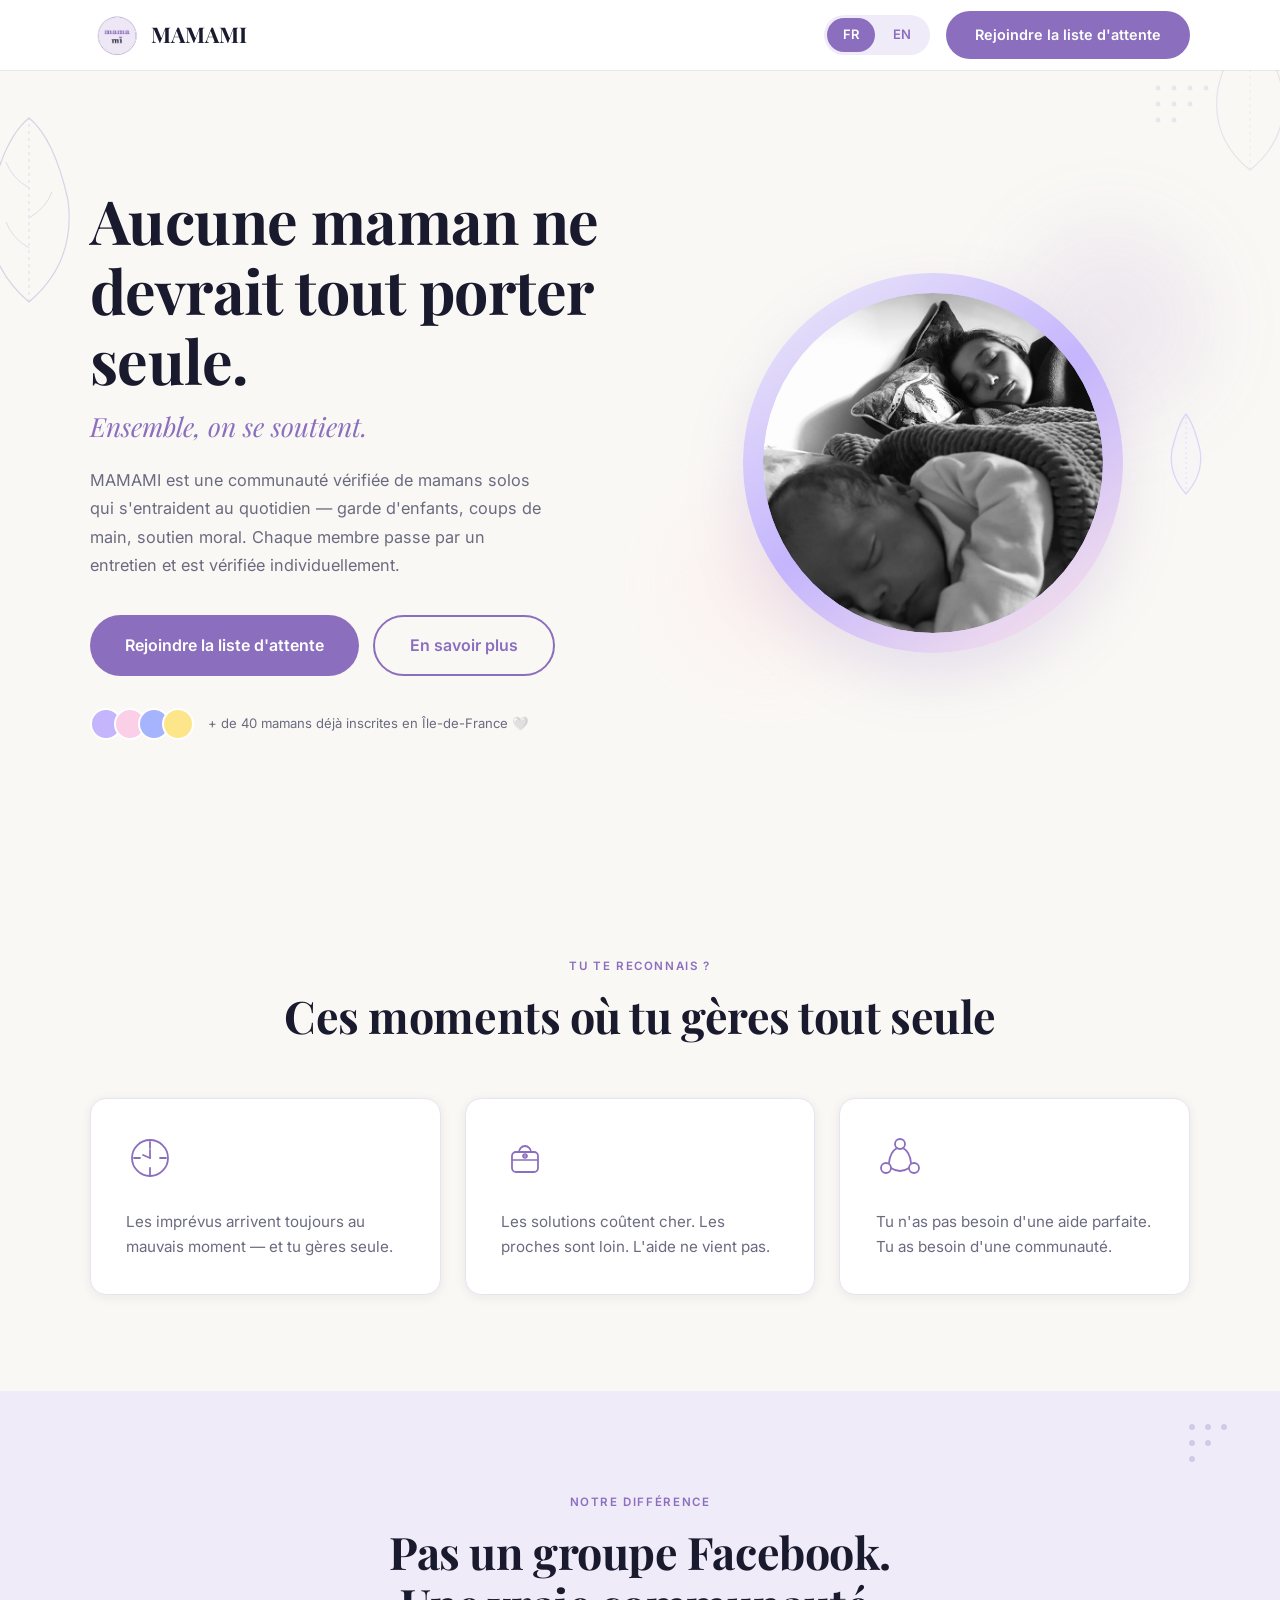
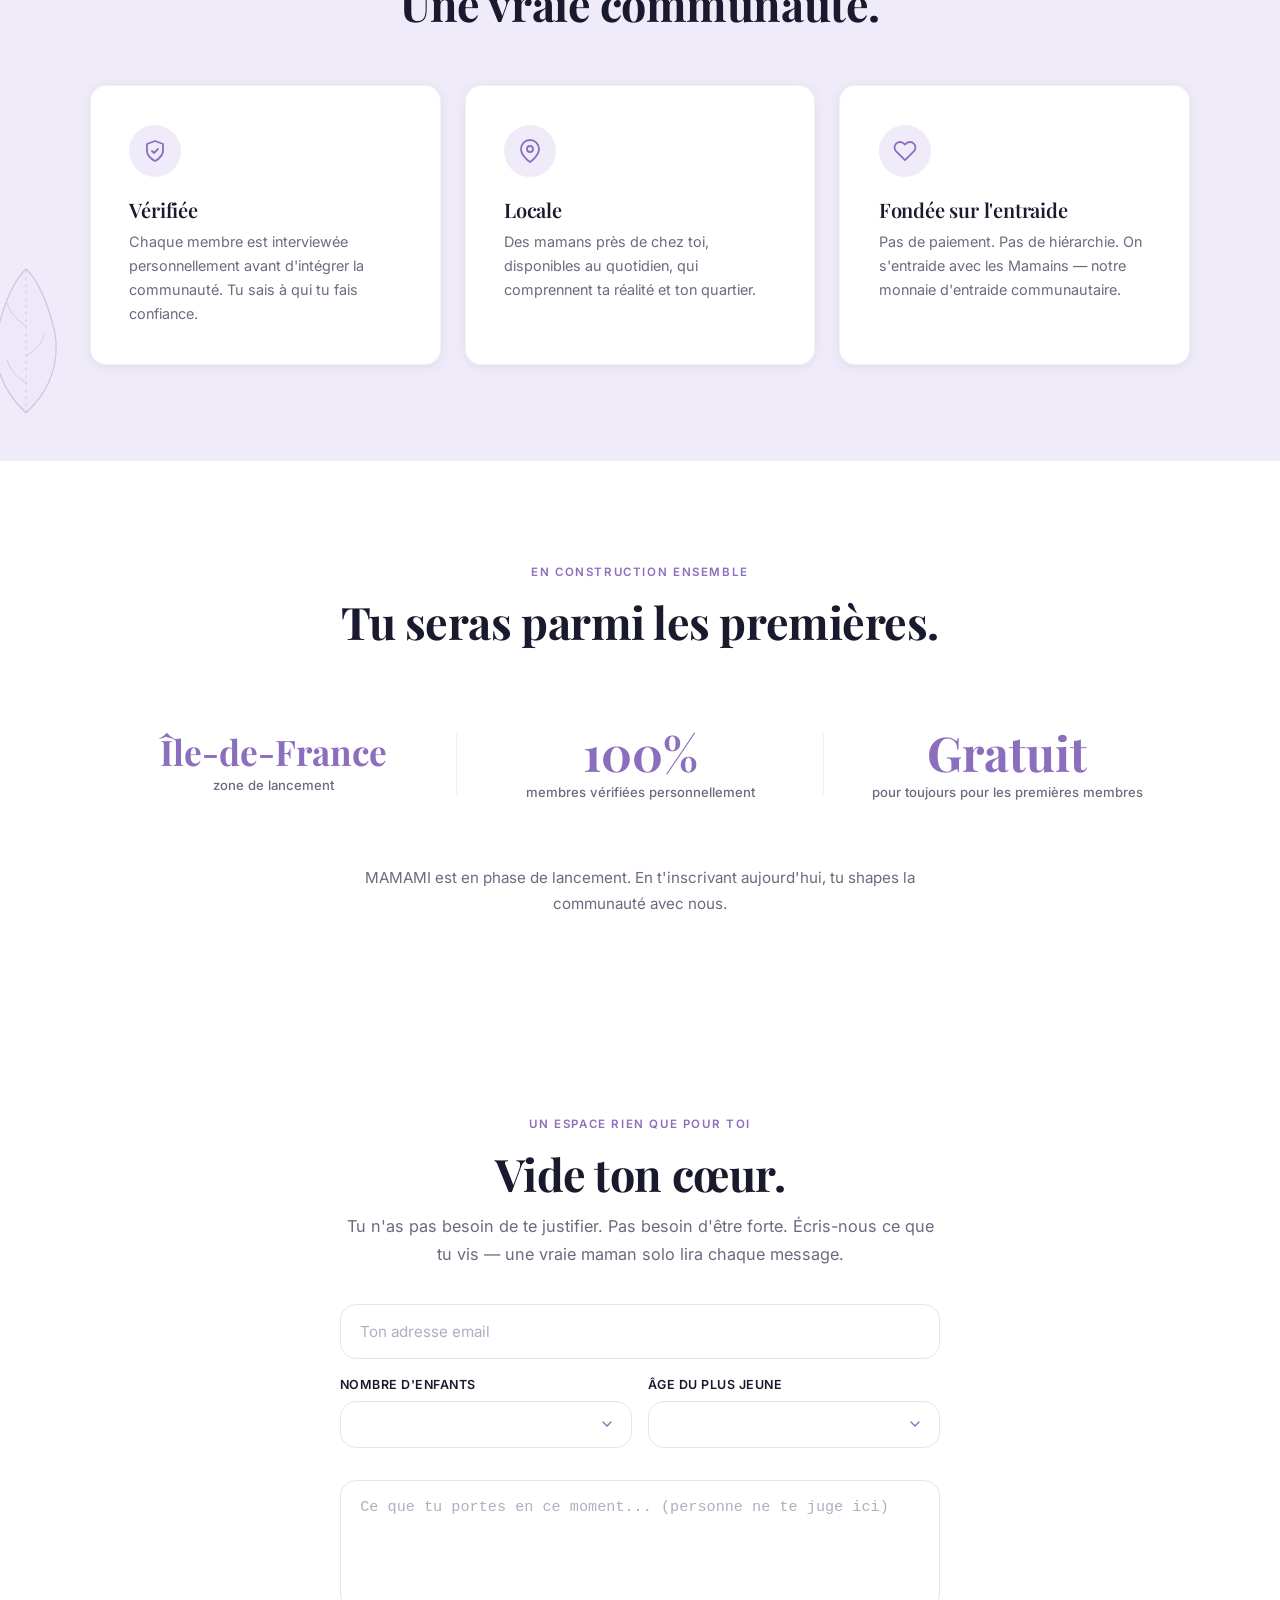
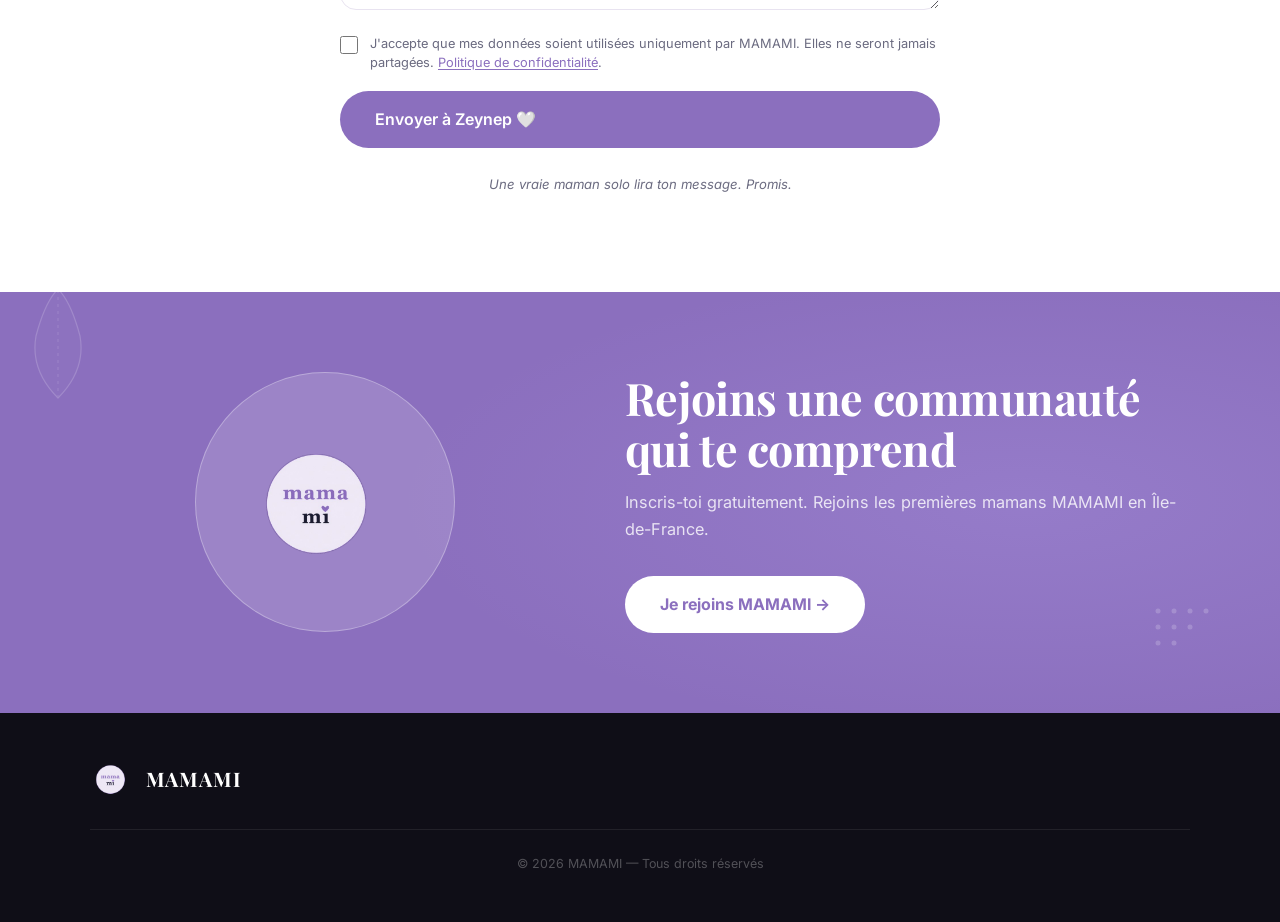
==== index.html @ 54c0ead6 "Initial commit — MAMAMI landing page" ====
<!DOCTYPE html>
<html lang="fr">
<head>
  <meta charset="UTF-8">
  <meta name="viewport" content="width=device-width, initial-scale=1.0">
  <title>MAMAMI — L'entraide vérifiée entre mamans solos</title>
  <meta name="description" content="Communauté vérifiée de mamans solos en Île-de-France. Garde d'enfants, coups de main, soutien moral. Chaque membre interviewée personnellement.">
  <link rel="preconnect" href="https://fonts.googleapis.com">
  <link rel="preconnect" href="https://fonts.gstatic.com" crossorigin>
  <link href="https://fonts.googleapis.com/css2?family=Playfair+Display:ital,wght@0,400;0,600;0,700;1,400;1,600&family=Inter:wght@300;400;500;600&display=swap" rel="stylesheet">
  <style>
    /* ─── TOKENS ─── */
    :root {
      --bg:        #FAF8F5;
      --bg-dark:   #0F0E17;
      --violet:    #8B6FBE;
      --violet-hv: #7A5FB0;
      --lavender:  #F0EBF8;
      --blush:     #FDE8E8;
      --text:      #1A1A2E;
      --muted:     #6B6B80;
      --border:    #E8E3F0;
      --white:     #FFFFFF;
      --r:         16px;
      --r-pill:    999px;
      --shadow:    0 4px 24px rgba(139,111,190,.10);
      --shadow-sm: 0 2px 12px rgba(26,26,46,.07);
      --f-serif:   'Playfair Display', Georgia, serif;
      --f-sans:    'Inter', -apple-system, sans-serif;
      --ease:      220ms ease;
    }

    /* ─── RESET ─── */
    *, *::before, *::after { box-sizing: border-box; margin: 0; padding: 0; }
    html { scroll-behavior: smooth; }
    body { font-family: var(--f-sans); background: var(--bg); color: var(--text); font-size: 16px; line-height: 1.65; overflow-x: hidden; }
    img { display: block; max-width: 100%; }
    a { color: inherit; text-decoration: none; }
    ul { list-style: none; }
    button { border: none; background: none; cursor: pointer; font: inherit; }
    input { font: inherit; }

    /* ─── LAYOUT ─── */
    .container { width: min(1100px, 100% - 2.5rem); margin-inline: auto; }

    /* ─── TYPOGRAPHY ─── */
    h1, h2, h3 { font-family: var(--f-serif); font-weight: 700; line-height: 1.15; letter-spacing: -.01em; }
    h1 { font-size: clamp(2.4rem, 5.5vw, 3.8rem); }
    h2 { font-size: clamp(1.8rem, 3.5vw, 2.8rem); }
    h3 { font-size: clamp(1.15rem, 1.8vw, 1.4rem); font-weight: 600; }

    /* ─── BUTTONS ─── */
    .btn {
      display: inline-flex; align-items: center; gap: .4rem;
      padding: .78rem 1.8rem; border-radius: var(--r-pill);
      font-family: var(--f-sans); font-size: .9rem; font-weight: 600;
      transition: background var(--ease), box-shadow var(--ease), transform var(--ease), color var(--ease), border-color var(--ease);
    }
    .btn-primary { background: var(--violet); color: var(--white); }
    .btn-primary:hover { background: var(--violet-hv); box-shadow: 0 6px 20px rgba(139,111,190,.36); transform: translateY(-1px); }
    .btn-ghost { background: transparent; color: var(--violet); border: 2px solid var(--violet); }
    .btn-ghost:hover { background: var(--lavender); transform: translateY(-1px); }
    .btn-white { background: var(--white); color: var(--violet); font-weight: 700; }
    .btn-white:hover { background: var(--lavender); box-shadow: 0 6px 20px rgba(0,0,0,.15); transform: translateY(-1px); }
    .btn-lg { padding: .95rem 2.2rem; font-size: 1rem; }

    /* ─── SCROLL REVEAL ─── */
    .reveal { opacity: 0; transform: translateY(24px); transition: opacity .65s cubic-bezier(.22,.68,0,1.2), transform .65s cubic-bezier(.22,.68,0,1.2); }
    .reveal.in { opacity: 1; transform: none; }
    .d1 { transition-delay: .08s; }
    .d2 { transition-delay: .16s; }
    .d3 { transition-delay: .24s; }

    /* ─── NAV ─── */
    .nav {
      position: fixed; top: 0; left: 0; right: 0; z-index: 100;
      background: var(--white);
      box-shadow: 0 1px 0 rgba(0,0,0,.06);
    }
    .nav__inner { display: flex; align-items: center; justify-content: space-between; height: 70px; }
    .logo { display: flex; align-items: center; font-family: var(--f-serif); font-size: 1.35rem; font-weight: 700; color: var(--text); }
    .nav__toggle { display: none; flex-direction: column; gap: 5px; width: 26px; padding: 2px; }
    .nav__toggle span { display: block; height: 2px; background: var(--text); border-radius: 2px; transition: all var(--ease); }
    .nav__toggle.open span:nth-child(1) { transform: translateY(7px) rotate(45deg); }
    .nav__toggle.open span:nth-child(2) { opacity: 0; }
    .nav__toggle.open span:nth-child(3) { transform: translateY(-7px) rotate(-45deg); }

    /* ─── BOTANICAL HELPERS ─── */
    .bot { position: absolute; pointer-events: none; }

    /* ─── OVERLINE ─── */
    .overline {
      display: inline-block; font-size: .72rem; font-weight: 600;
      letter-spacing: .14em; text-transform: uppercase;
      color: var(--violet); margin-bottom: .9rem;
    }

    /* ─── HERO ─── */
    .hero {
      padding: calc(70px + 5rem) 0 5rem;
      min-height: 95vh; display: flex; align-items: center;
      position: relative; overflow: hidden;
    }
    .hero__grid { display: grid; grid-template-columns: 1fr 1fr; gap: 4.5rem; align-items: center; }
    .hero__content { position: relative; z-index: 1; }
    .hero__headline { color: var(--text); margin-bottom: .9rem; }
    .hero__subline {
      font-family: var(--f-serif); font-style: italic; font-size: clamp(1.2rem, 2.5vw, 1.65rem);
      font-weight: 400; color: var(--violet); margin-bottom: 1.4rem; line-height: 1.3;
    }
    .hero__body { font-size: 1.02rem; color: var(--muted); max-width: 460px; margin-bottom: 2.2rem; line-height: 1.75; }
    .hero__actions { display: flex; flex-wrap: wrap; gap: .85rem; margin-bottom: 2rem; }
    .hero__proof { display: flex; align-items: center; gap: .85rem; }
    .hero__avatars { display: flex; }
    .hero__avatar { width: 32px; height: 32px; border-radius: 50%; border: 2.5px solid var(--white); margin-left: -8px; flex-shrink: 0; }
    .hero__avatars .hero__avatar:first-child { margin-left: 0; }
    .hero__proof-text { font-size: .82rem; color: var(--muted); }

    .hero__visual { position: relative; display: flex; align-items: center; justify-content: center; min-height: 440px; }
    .hero__circle {
      width: 380px; height: 380px; border-radius: 50%;
      background: linear-gradient(145deg, var(--lavender) 0%, #C4B5FD 50%, var(--blush) 100%);
      display: flex; align-items: center; justify-content: center;
      position: relative; z-index: 1;
      box-shadow: 0 24px 60px rgba(139,111,190,.18);
    }
    .hero__circle-inner {
      width: 340px; height: 340px; border-radius: 50%;
      overflow: hidden;
    }
    .hero__blob { position: absolute; border-radius: 50%; filter: blur(40px); opacity: .55; }
    .hero__blob--1 { width: 200px; height: 200px; background: rgba(139,111,190,.2); top: -20px; right: -20px; }
    .hero__blob--2 { width: 160px; height: 160px; background: rgba(253,232,232,.9); bottom: 20px; left: 10px; }

    /* ─── PROBLEM ─── */
    .problem { background: var(--bg); padding: 6rem 0; }
    .problem__header { text-align: center; margin-bottom: 3.5rem; }
    .problem__grid { display: grid; grid-template-columns: repeat(3, 1fr); gap: 1.5rem; }
    .prob-card {
      background: var(--white); border-radius: var(--r);
      padding: 2.2rem; box-shadow: var(--shadow-sm); border: 1px solid var(--border);
      transition: transform var(--ease), box-shadow var(--ease);
    }
    .prob-card:hover { transform: translateY(-4px); box-shadow: var(--shadow); }
    .prob-card__icon { margin-bottom: 1.2rem; }
    .prob-card p { color: var(--muted); font-size: .95rem; line-height: 1.65; }

    /* ─── DIFFERENTIATORS ─── */
    .diff { background: var(--lavender); padding: 6rem 0; position: relative; overflow: hidden; }
    .diff__header { text-align: center; margin-bottom: 3.5rem; }
    .diff__grid { display: grid; grid-template-columns: repeat(3, 1fr); gap: 1.5rem; }
    .diff-card {
      background: var(--white); border-radius: var(--r);
      padding: 2.4rem; box-shadow: var(--shadow-sm); border: 1px solid rgba(139,111,190,.1);
      transition: transform var(--ease), box-shadow var(--ease);
    }
    .diff-card:hover { transform: translateY(-4px); box-shadow: var(--shadow); }
    .diff-card__icon {
      width: 52px; height: 52px; border-radius: 50%;
      background: var(--lavender); display: flex; align-items: center; justify-content: center;
      margin-bottom: 1.3rem;
    }
    .diff-card h3 { margin-bottom: .6rem; color: var(--text); font-size: 1.25rem; }
    .diff-card p { color: var(--muted); font-size: .9rem; line-height: 1.65; }

    /* ─── STATS ─── */
    .stats { background: var(--white); padding: 6rem 0; }
    .stats__header { text-align: center; margin-bottom: 3.5rem; }
    .stats__row {
      display: grid; grid-template-columns: 1fr auto 1fr auto 1fr;
      align-items: center; gap: 0; margin-bottom: 2.5rem;
    }
    .stat-item { text-align: center; padding: 1.5rem 2rem; }
    .stat-item__value {
      font-family: var(--f-serif); font-size: clamp(2rem, 4vw, 3rem);
      font-weight: 700; color: var(--violet); line-height: 1; margin-bottom: .45rem;
    }
    .stat-item__label { font-size: .82rem; color: var(--muted); font-weight: 500; line-height: 1.4; }
    .stat-divider { width: 1px; height: 60px; background: var(--lavender); }
    .stats__note { text-align: center; color: var(--muted); font-size: .95rem; max-width: 580px; margin: 0 auto; line-height: 1.7; }

    /* ─── CTA BANNER ─── */
    .banner { background: var(--violet); padding: 5rem 0; position: relative; overflow: hidden; }
    .banner::before {
      content: ''; position: absolute; inset: 0;
      background: radial-gradient(ellipse 70% 80% at 80% 50%, rgba(196,181,253,.18) 0%, transparent 70%);
      pointer-events: none;
    }
    .banner__grid { display: grid; grid-template-columns: 1fr 1.2fr; gap: 4rem; align-items: center; position: relative; z-index: 1; }
    .banner__visual { display: flex; justify-content: center; }
    .banner__circle {
      width: 240px; height: 240px; border-radius: 50%;
      background: linear-gradient(145deg, rgba(255,255,255,.18) 0%, rgba(196,181,253,.3) 100%);
      border: 2px solid rgba(255,255,255,.2);
      display: flex; align-items: center; justify-content: center;
    }
    .banner__content { color: var(--white); }
    .banner__content h2 { color: var(--white); margin-bottom: .85rem; }
    .banner__content p { color: rgba(255,255,255,.8); margin-bottom: 2rem; font-size: 1.02rem; line-height: 1.7; }

    /* ─── FORM SECTION ─── */
    .form-section { background: var(--bg); padding: 6rem 0; }
    .form-section__inner { max-width: 620px; margin: 0 auto; text-align: center; }
    .form-section__inner h2 { margin-bottom: .75rem; }
    .form-section__inner > p { color: var(--muted); margin-bottom: 2.5rem; font-size: 1.02rem; }

    .waitlist-form { width: 100%; }
    .form-row { display: grid; grid-template-columns: 1fr 1fr; gap: 1rem; margin-bottom: 1rem; }
    .form-input {
      padding: .88rem 1.2rem; width: 100%;
      border: 1.5px solid var(--border); border-radius: var(--r);
      font-size: .95rem; color: var(--text); background: var(--white);
      transition: border-color var(--ease), box-shadow var(--ease); outline: none;
    }
    .form-input:focus { border-color: var(--violet); box-shadow: 0 0 0 3px rgba(139,111,190,.1); }
    .form-input::placeholder { color: #B0AEC0; }
    .form-submit { width: 100%; margin-bottom: .9rem; }
    .form-note { font-size: .78rem; color: var(--muted); }

    .form-success { display: none; background: var(--lavender); border-radius: var(--r); padding: 2.2rem; text-align: center; }
    .form-success.visible { display: block; }
    .form-success__emoji { font-size: 2.2rem; margin-bottom: .75rem; }
    .form-success p { color: var(--violet); font-weight: 600; font-size: 1.05rem; line-height: 1.5; }

    /* ─── VIDE TON CŒUR ─── */
    .vide-coeur { background: var(--white); padding: 6rem 0; }
    .vide-coeur__inner { max-width: 600px; margin: 0 auto; text-align: center; }
    .vide-coeur__inner h2 { margin-bottom: .75rem; }
    .vide-coeur__sub { color: var(--muted); font-size: 1.02rem; line-height: 1.75; margin-bottom: 2.2rem; }
    .vide-form { width: 100%; text-align: left; }
    .vide-form .form-input { margin-bottom: 1rem; }
    .form-label-block { display: flex; flex-direction: column; gap: .3rem; margin-bottom: 1rem; }
    .form-label-block label { font-size: .78rem; font-weight: 600; color: var(--text); letter-spacing: .04em; text-transform: uppercase; }
    .form-select {
      padding: .88rem 1.2rem; width: 100%;
      border: 1.5px solid var(--border); border-radius: var(--r);
      font-size: .95rem; color: var(--text); background: var(--white);
      appearance: none; -webkit-appearance: none;
      background-image: url("data:image/svg+xml,%3Csvg xmlns='http://www.w3.org/2000/svg' width='16' height='16' viewBox='0 0 24 24' fill='none' stroke='%238B6FBE' stroke-width='2' stroke-linecap='round'%3E%3Cpath d='M6 9l6 6 6-6'/%3E%3C/svg%3E");
      background-repeat: no-repeat; background-position: right 1rem center;
      transition: border-color var(--ease), box-shadow var(--ease); outline: none; cursor: pointer;
    }
    .form-select:focus { border-color: var(--violet); box-shadow: 0 0 0 3px rgba(139,111,190,.1); }
    .form-textarea {
      padding: .88rem 1.2rem; width: 100%;
      border: 1.5px solid var(--border); border-radius: var(--r);
      font-size: .95rem; color: var(--text); background: var(--white);
      resize: vertical; line-height: 1.65;
      transition: border-color var(--ease), box-shadow var(--ease); outline: none;
      margin-bottom: 1rem;
    }
    .form-textarea:focus { border-color: var(--violet); box-shadow: 0 0 0 3px rgba(139,111,190,.1); }
    .form-textarea::placeholder { color: #B0AEC0; }
    .form-checkbox-row {
      display: flex; align-items: flex-start; gap: .75rem;
      margin-bottom: 1.2rem; text-align: left;
    }
    .form-checkbox-row input[type="checkbox"] {
      flex-shrink: 0; width: 18px; height: 18px; margin-top: 2px;
      accent-color: var(--violet); cursor: pointer;
    }
    .form-checkbox-row label { font-size: .8rem; color: var(--muted); line-height: 1.5; cursor: pointer; }
    .form-checkbox-row a { color: var(--violet); text-decoration: underline; text-underline-offset: 2px; }
    .vide-form__promise { font-size: .82rem; font-style: italic; color: var(--muted); text-align: center; margin-top: .75rem; }
    .vide-success { display: none; background: var(--lavender); border-radius: var(--r); padding: 2.2rem; text-align: center; margin-top: 1rem; }
    .vide-success.visible { display: block; }
    .vide-success__emoji { font-size: 2.2rem; margin-bottom: .75rem; }
    .vide-success p { color: var(--violet); font-weight: 600; font-size: 1.05rem; line-height: 1.5; }

    /* ─── FOOTER ─── */
    .footer { background: var(--bg-dark); padding: 3rem 0; }
    .footer__grid { display: grid; grid-template-columns: 1fr 1fr; align-items: center; gap: 1.5rem; }
    .footer__email { text-align: center; }
    .footer__email a { color: rgba(255,255,255,.65); font-size: .88rem; transition: color var(--ease); }
    .footer__email a:hover { color: var(--white); }
    .footer__right { display: flex; flex-direction: column; align-items: flex-end; gap: .6rem; }
    .lang-toggle { display: flex; border: 1.5px solid rgba(255,255,255,.2); border-radius: var(--r-pill); overflow: hidden; }
    .lang-btn { padding: .4rem 1rem; font-size: .8rem; font-weight: 600; color: rgba(255,255,255,.5); transition: background var(--ease), color var(--ease); }
    .lang-btn.active { background: var(--violet); color: var(--white); }
    .footer__copy { color: rgba(255,255,255,.28); font-size: .78rem; text-align: center; margin-top: 2rem; padding-top: 1.5rem; border-top: 1px solid rgba(255,255,255,.08); }

    /* ─── BACK TO TOP ─── */
    .back-top {
      position: fixed; bottom: 2rem; right: 2rem; z-index: 90;
      width: 44px; height: 44px; border-radius: 50%;
      background: var(--violet); color: var(--white);
      display: flex; align-items: center; justify-content: center;
      box-shadow: 0 4px 16px rgba(139,111,190,.35);
      opacity: 0; transform: translateY(12px);
      transition: opacity var(--ease), transform var(--ease), background var(--ease);
      pointer-events: none;
    }
    .back-top.visible { opacity: 1; transform: none; pointer-events: auto; }
    .back-top:hover { background: var(--violet-hv); }

    /* ─── RESPONSIVE ─── */
    @media (max-width: 900px) {
      .hero { padding-top: calc(70px + 3rem); min-height: auto; }
      .hero__grid { grid-template-columns: 1fr; gap: 3rem; }
      .hero__visual { order: -1; min-height: 300px; }
      .hero__circle { width: 280px; height: 280px; }
      .hero__circle-inner { width: 248px; height: 248px; }
      .hero__content { text-align: center; }
      .hero__body { max-width: 100%; }
      .hero__actions { justify-content: center; }
      .hero__proof { justify-content: center; }
      .problem__grid, .diff__grid { grid-template-columns: 1fr; }
      .banner__grid { grid-template-columns: 1fr; }
      .banner__visual { display: none; }
      .footer__grid { grid-template-columns: 1fr; text-align: center; }
      .footer__right { align-items: center; }
      .stats__row { grid-template-columns: 1fr; gap: 1.5rem; }
      .stat-divider { display: none; }
    }
    @media (max-width: 620px) {
      .nav__toggle { display: flex; }
      .nav__cta-desktop { display: none; }
      .hero__actions { flex-direction: column; }
      .hero__actions .btn { width: 100%; justify-content: center; }
      .form-row { grid-template-columns: 1fr; }
    }
    @media (min-width: 621px) {
      .nav__toggle { display: none; }
    }
  </style>
</head>
<body>

<!-- ═══ NAV ═══ -->
<nav class="nav" id="nav">
  <div class="container nav__inner">
    <a href="#" class="logo" aria-label="MAMAMI">
      <img src="assets/logo-mamami.png" alt="MAMAMI logo" style="height:48px;width:auto;object-fit:contain;">
      <span data-i18n="logo">MAMAMI</span>
    </a>
    <div style="display:flex;align-items:center;gap:1rem;">
      <div style="display:flex;align-items:center;background:#F0EBF8;border-radius:50px;padding:3px;gap:2px;">
        <button id="btn-fr" onclick="setLang('fr')" style="border:none;cursor:pointer;padding:6px 16px;border-radius:50px;font-size:13px;font-weight:600;font-family:Inter,sans-serif;background:#8B6FBE;color:white;transition:all 0.2s;">FR</button>
        <button id="btn-en" onclick="setLang('en')" style="border:none;cursor:pointer;padding:6px 16px;border-radius:50px;font-size:13px;font-weight:600;font-family:Inter,sans-serif;background:transparent;color:#8B6FBE;transition:all 0.2s;">EN</button>
      </div>
      <a href="#vide-ton-coeur" class="btn btn-primary nav__cta-desktop" data-i18n="nav-cta">Rejoindre la liste d'attente</a>
    </div>
    <button class="nav__toggle" id="navToggle" aria-label="Menu" aria-expanded="false">
      <span></span><span></span><span></span>
    </button>
  </div>
</nav>

<!-- ═══ HERO ═══ -->
<section class="hero" id="accueil">
  <!-- Botanical left -->
  <svg class="bot" style="top:110px;left:-28px;width:115px;opacity:.28" viewBox="0 0 115 200" fill="none" aria-hidden="true">
    <path d="M57 192 Q10 152 18 90 Q32 28 57 8 Q82 28 96 90 Q104 152 57 192Z" stroke="#8B6FBE" stroke-width="1.2" fill="none"/>
    <line x1="57" y1="192" x2="57" y2="8" stroke="#8B6FBE" stroke-width=".8" stroke-dasharray="3 4"/>
    <path d="M57 78 Q40 68 34 52" stroke="#8B6FBE" stroke-width=".8"/>
    <path d="M57 108 Q74 98 80 82" stroke="#8B6FBE" stroke-width=".8"/>
    <path d="M57 138 Q40 128 34 112" stroke="#8B6FBE" stroke-width=".8"/>
  </svg>
  <!-- Dot grid -->
  <svg class="bot" style="top:80px;right:50px;width:80px;opacity:.22" viewBox="0 0 80 80" fill="none" aria-hidden="true">
    <g fill="#8B6FBE" fill-opacity=".6">
      <circle cx="8" cy="8" r="2.5"/><circle cx="24" cy="8" r="2.5"/><circle cx="40" cy="8" r="2.5"/><circle cx="56" cy="8" r="2.5"/>
      <circle cx="8" cy="24" r="2.5"/><circle cx="24" cy="24" r="2.5"/><circle cx="40" cy="24" r="2.5"/>
      <circle cx="8" cy="40" r="2.5"/><circle cx="24" cy="40" r="2.5"/>
    </g>
  </svg>

  <div class="container hero__grid">
    <div class="hero__content">
      <h1 class="hero__headline reveal" data-i18n="hero-headline">Aucune maman ne devrait tout porter seule.</h1>
      <p class="hero__subline reveal d1" data-i18n="hero-subline">Ensemble, on se soutient.</p>
      <p class="hero__body reveal d2" data-i18n="hero-body">MAMAMI est une communauté vérifiée de mamans solos qui s'entraident au quotidien — garde d'enfants, coups de main, soutien moral. Chaque membre passe par un entretien et est vérifiée individuellement.</p>
      <div class="hero__actions reveal d3">
        <a href="#vide-ton-coeur" class="btn btn-primary btn-lg" data-i18n="hero-cta">Rejoindre la liste d'attente</a>
        <a href="#probleme" class="btn btn-ghost btn-lg" data-i18n="hero-more">En savoir plus</a>
      </div>
      <div class="hero__proof reveal" style="transition-delay:.32s">
        <div class="hero__avatars">
          <div class="hero__avatar" style="background:#C4B5FD;"></div>
          <div class="hero__avatar" style="background:#FBCFE8;"></div>
          <div class="hero__avatar" style="background:#A5B4FC;"></div>
          <div class="hero__avatar" style="background:#FDE68A;"></div>
        </div>
        <span class="hero__proof-text" data-i18n="hero-proof">+ de 40 mamans déjà inscrites en Île-de-France 🤍</span>
      </div>
    </div>

    <div class="hero__visual reveal d1">
      <div class="hero__blob hero__blob--1"></div>
      <div class="hero__blob hero__blob--2"></div>
      <div class="hero__circle">
        <div class="hero__circle-inner">
          <img src="assets/photo-hero.jpg" alt="Zeynep et son fils" style="width:100%;height:100%;object-fit:cover;border-radius:50%;">
        </div>
      </div>
      <!-- small leaf -->
      <svg class="bot" style="right:-18px;top:38%;width:44px;opacity:.5" viewBox="0 0 44 88" fill="none" aria-hidden="true">
        <path d="M22 84 Q4 64 8 40 Q14 14 22 4 Q30 14 36 40 Q40 64 22 84Z" stroke="#C4B5FD" stroke-width="1.3" fill="#F0EBF8" fill-opacity=".4"/>
        <line x1="22" y1="84" x2="22" y2="4" stroke="#C4B5FD" stroke-width=".8" stroke-dasharray="2 3"/>
      </svg>
    </div>
  </div>
</section>

<!-- ═══ PROBLEM ═══ -->
<section class="problem" id="probleme">
  <svg class="bot" style="right:-20px;top:20px;width:100px;opacity:.16" viewBox="0 0 100 160" fill="none" aria-hidden="true">
    <path d="M50 150 Q10 118 18 68 Q30 20 50 5 Q70 20 82 68 Q90 118 50 150Z" stroke="#8B6FBE" stroke-width="1.2" fill="none"/>
    <line x1="50" y1="150" x2="50" y2="5" stroke="#8B6FBE" stroke-width=".7" stroke-dasharray="3 4"/>
  </svg>
  <div class="container">
    <div class="problem__header reveal">
      <span class="overline" data-i18n="prob-overline">Tu te reconnais ?</span>
      <h2 data-i18n="prob-title">Ces moments où tu gères tout seule</h2>
    </div>
    <div class="problem__grid">

      <!-- Card 1: clock -->
      <div class="prob-card reveal d1">
        <div class="prob-card__icon">
          <svg width="48" height="48" viewBox="0 0 48 48" fill="none" stroke="#8B6FBE" stroke-width="1.8" stroke-linecap="round" stroke-linejoin="round" aria-hidden="true">
            <circle cx="24" cy="24" r="18"/>
            <line x1="24" y1="8" x2="24" y2="14"/>
            <line x1="24" y1="34" x2="24" y2="42"/>
            <line x1="8" y1="24" x2="14" y2="24"/>
            <line x1="34" y1="24" x2="40" y2="24"/>
            <line x1="24" y1="24" x2="24" y2="16"/>
            <line x1="24" y1="24" x2="17" y2="21"/>
          </svg>
        </div>
        <p data-i18n="prob-1">Les imprévus arrivent toujours au mauvais moment — et tu gères seule.</p>
      </div>

      <!-- Card 2: handbag -->
      <div class="prob-card reveal d2">
        <div class="prob-card__icon">
          <svg width="48" height="48" viewBox="0 0 48 48" fill="none" xmlns="http://www.w3.org/2000/svg" aria-hidden="true">
            <path d="M18 18c0-3.3 2.7-6 6-6s6 2.7 6 6" stroke="#8B6FBE" stroke-width="1.8" stroke-linecap="round" fill="none"/>
            <rect x="11" y="18" width="26" height="20" rx="4" stroke="#8B6FBE" stroke-width="1.8" fill="none"/>
            <path d="M11 26h26" stroke="#8B6FBE" stroke-width="1.4" stroke-linecap="round"/>
            <circle cx="24" cy="22" r="2" stroke="#8B6FBE" stroke-width="1.4" fill="none"/>
            <path d="M22 22h4" stroke="#8B6FBE" stroke-width="1.4" stroke-linecap="round"/>
          </svg>
        </div>
        <p data-i18n="prob-2">Les solutions coûtent cher. Les proches sont loin. L'aide ne vient pas.</p>
      </div>

      <!-- Card 3: community network -->
      <div class="prob-card reveal d3">
        <div class="prob-card__icon">
          <svg width="48" height="48" viewBox="0 0 48 48" fill="none" stroke="#8B6FBE" stroke-width="1.8" stroke-linecap="round" stroke-linejoin="round" aria-hidden="true">
            <circle cx="24" cy="10" r="5"/>
            <circle cx="10" cy="34" r="5"/>
            <circle cx="38" cy="34" r="5"/>
            <path d="M21 14 Q14 18 13 29"/>
            <path d="M27 14 Q34 18 35 29"/>
            <path d="M15 34 Q24 40 33 34"/>
          </svg>
        </div>
        <p data-i18n="prob-3">Tu n'as pas besoin d'une aide parfaite. Tu as besoin d'une communauté.</p>
      </div>

    </div>
  </div>
</section>

<!-- ═══ DIFF ═══ -->
<section class="diff" id="differences">
  <svg class="bot" style="left:-18px;bottom:40px;width:88px;opacity:.32" viewBox="0 0 88 160" fill="none" aria-hidden="true">
    <path d="M44 152 Q8 118 15 72 Q26 25 44 8 Q62 25 73 72 Q80 118 44 152Z" stroke="#8B6FBE" stroke-width="1.2" fill="#C4B5FD" fill-opacity=".18"/>
    <line x1="44" y1="152" x2="44" y2="8" stroke="#8B6FBE" stroke-width=".8" stroke-dasharray="3 4"/>
    <path d="M44 65 Q29 56 25 42" stroke="#8B6FBE" stroke-width=".8"/>
    <path d="M44 95 Q59 86 63 72" stroke="#8B6FBE" stroke-width=".8"/>
    <path d="M44 122 Q29 113 25 99" stroke="#8B6FBE" stroke-width=".8"/>
  </svg>
  <svg class="bot" style="right:28px;top:28px;width:68px;opacity:.28" viewBox="0 0 68 68" fill="none" aria-hidden="true">
    <g fill="#8B6FBE">
      <circle cx="8" cy="8" r="3"/><circle cx="24" cy="8" r="3"/><circle cx="40" cy="8" r="3"/>
      <circle cx="8" cy="24" r="3"/><circle cx="24" cy="24" r="3"/>
      <circle cx="8" cy="40" r="3"/>
    </g>
  </svg>
  <div class="container">
    <div class="diff__header reveal">
      <span class="overline" data-i18n="diff-overline">Notre différence</span>
      <h2 data-i18n="diff-title">Pas un groupe Facebook.<br>Une vraie communauté.</h2>
    </div>
    <div class="diff__grid">
      <div class="diff-card reveal d1">
        <div class="diff-card__icon">
          <svg width="24" height="24" viewBox="0 0 24 24" fill="none" stroke="#8B6FBE" stroke-width="1.8" stroke-linecap="round" stroke-linejoin="round">
            <path d="M12 22s8-4 8-10V5l-8-3-8 3v7c0 6 8 10 8 10z"/><path d="M9 12l2 2 4-4"/>
          </svg>
        </div>
        <h3 data-i18n="diff-1-title">Vérifiée</h3>
        <p data-i18n="diff-1-body">Chaque membre est interviewée personnellement avant d'intégrer la communauté. Tu sais à qui tu fais confiance.</p>
      </div>
      <div class="diff-card reveal d2">
        <div class="diff-card__icon">
          <svg width="24" height="24" viewBox="0 0 24 24" fill="none" stroke="#8B6FBE" stroke-width="1.8" stroke-linecap="round" stroke-linejoin="round">
            <path d="M21 10c0 7-9 13-9 13s-9-6-9-13a9 9 0 0 1 18 0z"/><circle cx="12" cy="10" r="3"/>
          </svg>
        </div>
        <h3 data-i18n="diff-2-title">Locale</h3>
        <p data-i18n="diff-2-body">Des mamans près de chez toi, disponibles au quotidien, qui comprennent ta réalité et ton quartier.</p>
      </div>
      <div class="diff-card reveal d3">
        <div class="diff-card__icon">
          <svg width="24" height="24" viewBox="0 0 24 24" fill="none" stroke="#8B6FBE" stroke-width="1.8" stroke-linecap="round" stroke-linejoin="round">
            <path d="M20.84 4.61a5.5 5.5 0 0 0-7.78 0L12 5.67l-1.06-1.06a5.5 5.5 0 0 0-7.78 7.78l1.06 1.06L12 21.23l7.78-7.78 1.06-1.06a5.5 5.5 0 0 0 0-7.78z"/>
          </svg>
        </div>
        <h3 data-i18n="diff-3-title">Fondée sur l'entraide</h3>
        <p data-i18n="diff-3-body">Pas de paiement. Pas de hiérarchie. On s'entraide avec les Mamains — notre monnaie d'entraide communautaire.</p>
      </div>
    </div>
  </div>
</section>

<!-- ═══ STATS ═══ -->
<section class="stats" id="lancement">
  <div class="container">
    <div class="stats__header reveal">
      <span class="overline" data-i18n="stats-overline">En construction ensemble</span>
      <h2 data-i18n="stats-title">Tu seras parmi les premières.</h2>
    </div>
    <div class="stats__row reveal d1">
      <div class="stat-item">
        <div class="stat-item__value" style="font-size:2.2rem;white-space:nowrap;">Île-de-France</div>
        <div class="stat-item__label" data-i18n="stats-label-1">zone de lancement</div>
      </div>
      <div class="stat-divider"></div>
      <div class="stat-item">
        <div class="stat-item__value">100%</div>
        <div class="stat-item__label" data-i18n="stats-label-2">membres vérifiées personnellement</div>
      </div>
      <div class="stat-divider"></div>
      <div class="stat-item">
        <div class="stat-item__value">Gratuit</div>
        <div class="stat-item__label" data-i18n="stats-label-3">pour toujours pour les premières membres</div>
      </div>
    </div>
    <p class="stats__note reveal d2" data-i18n="stats-note">MAMAMI est en phase de lancement. En t'inscrivant aujourd'hui, tu shapes la communauté avec nous.</p>
  </div>
</section>

<!-- ═══ VIDE TON CŒUR ═══ -->
<section class="vide-coeur" id="vide-ton-coeur">
  <div class="container">
    <div class="vide-coeur__inner reveal">
      <span class="overline" data-i18n="vide-overline">Un espace rien que pour toi</span>
      <h2 data-i18n="vide-title">Vide ton cœur.</h2>
      <p class="vide-coeur__sub" data-i18n="vide-sub">Tu n'as pas besoin de te justifier. Pas besoin d'être forte. Écris-nous ce que tu vis — une vraie maman solo lira chaque message.</p>
      <form class="vide-form" id="videForm" name="vide-ton-coeur" method="POST" action="/success.html" netlify>
        <input class="form-input" type="email" name="email" placeholder="Ton adresse email" required data-i18n-placeholder="form-ph-email">
        <div class="form-row">
          <div class="form-label-block">
            <label for="nombre-enfants" data-i18n="vide-label-enfants">Nombre d'enfants</label>
            <select class="form-select" id="nombre-enfants" name="nombre-enfants" required>
              <option value="" disabled selected></option>
              <option value="1">1</option>
              <option value="2">2</option>
              <option value="3">3</option>
              <option value="4+">4+</option>
            </select>
          </div>
          <div class="form-label-block">
            <label for="age-enfant" data-i18n="vide-label-age">Âge du plus jeune</label>
            <select class="form-select" id="age-enfant" name="age-enfant" required>
              <option value="" disabled selected></option>
              <option value="0-2 ans">0–2 ans</option>
              <option value="3-5 ans">3–5 ans</option>
              <option value="6-10 ans">6–10 ans</option>
              <option value="11-15 ans">11–15 ans</option>
              <option value="16+ ans">16+ ans</option>
            </select>
          </div>
        </div>
        <textarea class="form-textarea" name="message" rows="4" placeholder="Ce que tu portes en ce moment... (personne ne te juge ici)" required data-i18n-placeholder="vide-ph-message"></textarea>
        <div class="form-checkbox-row">
          <input type="checkbox" id="rgpd-vide" name="rgpd" required>
          <label for="rgpd-vide"><span data-i18n="vide-rgpd">J'accepte que mes données soient utilisées uniquement par MAMAMI. Elles ne seront jamais partagées.</span> <a href="politique-de-confidentialite.html" style="color:#8B6FBE;">Politique de confidentialité</a>.</label>
        </div>
        <button type="submit" class="btn btn-primary btn-lg form-submit" data-i18n="vide-btn">Envoyer à Zeynep 🤍</button>
        <p class="vide-form__promise" data-i18n="vide-promise">Une vraie maman solo lira ton message. Promis.</p>
      </form>
      <div class="vide-success" id="videSuccess">
        <div class="vide-success__emoji">🤍</div>
        <p>Merci pour ta confiance. Ton message a été reçu — on te lit avec attention.</p>
      </div>
    </div>
  </div>
</section>

<!-- ═══ BANNER ═══ -->
<section class="banner" id="communaute">
  <svg class="bot" style="right:50px;bottom:30px;width:80px;opacity:.18" viewBox="0 0 80 80" fill="none" aria-hidden="true">
    <g fill="white">
      <circle cx="8" cy="8" r="2.5"/><circle cx="24" cy="8" r="2.5"/><circle cx="40" cy="8" r="2.5"/><circle cx="56" cy="8" r="2.5"/>
      <circle cx="8" cy="24" r="2.5"/><circle cx="24" cy="24" r="2.5"/><circle cx="40" cy="24" r="2.5"/>
      <circle cx="8" cy="40" r="2.5"/><circle cx="24" cy="40" r="2.5"/>
    </g>
  </svg>
  <svg class="bot" style="left:24px;top:-8px;width:68px;opacity:.18" viewBox="0 0 68 120" fill="none" aria-hidden="true">
    <path d="M34 114 Q6 86 12 52 Q21 18 34 5 Q47 18 56 52 Q62 86 34 114Z" stroke="white" stroke-width="1.2" fill="white" fill-opacity=".12"/>
    <line x1="34" y1="114" x2="34" y2="5" stroke="white" stroke-width=".8" stroke-dasharray="3 4"/>
  </svg>
  <div class="container banner__grid">
    <div class="banner__visual">
      <div style="width:260px;height:260px;border-radius:50%;background:rgba(255,255,255,0.15);border:1.5px solid rgba(255,255,255,0.3);display:flex;align-items:center;justify-content:center;flex-shrink:0;">
        <img src="assets/logo-mamami.png" alt="MAMAMI" style="width:160px;height:160px;object-fit:contain;">
      </div>
    </div>
    <div class="banner__content reveal">
      <h2 data-i18n="banner-title">Rejoins une communauté qui te comprend</h2>
      <p data-i18n="banner-body">Inscris-toi gratuitement. Rejoins les premières mamans MAMAMI en Île-de-France.</p>
      <a href="#vide-ton-coeur" class="btn btn-white btn-lg" data-i18n="banner-cta">Je rejoins MAMAMI →</a>
    </div>
  </div>
</section>

<!-- ═══ FOOTER ═══ -->
<footer class="footer">
  <div class="container">
    <div class="footer__grid">
      <div class="footer__logo">
        <div style="display:flex;align-items:center;gap:10px;">
          <img src="assets/logo-mamami.png" alt="MAMAMI" style="height: 36px; width: auto; object-fit: contain;">
          <span style="font-family:'Playfair Display',Georgia,serif;font-size:1.25rem;font-weight:700;color:white;letter-spacing:.04em;">MAMAMI</span>
        </div>
      </div>
    </div>
    <p class="footer__copy" data-i18n="footer-copy">© 2026 MAMAMI — Tous droits réservés</p>
  </div>
</footer>

<!-- ═══ BACK TO TOP ═══ -->
<button class="back-top" id="backTop" aria-label="Retour en haut">
  <svg width="18" height="18" viewBox="0 0 18 18" fill="none" stroke="white" stroke-width="2.2" stroke-linecap="round">
    <path d="M9 14V4"/><path d="M4 8l5-5 5 5"/>
  </svg>
</button>

<script>
/* ─── TRANSLATIONS ─── */
const T = {
  fr: {
    'logo':          'MAMAMI',
    'nav-cta':       "Rejoindre la liste d'attente",
    'hero-headline': 'Aucune maman ne devrait tout porter seule.',
    'hero-subline':  'Ensemble, on se soutient.',
    'hero-body':     "MAMAMI est une communauté vérifiée de mamans solos qui s'entraident au quotidien — garde d'enfants, coups de main, soutien moral. Chaque membre passe par un entretien et est vérifiée individuellement.",
    'hero-cta':      "Rejoindre la liste d'attente",
    'hero-more':     'En savoir plus',
    'hero-proof':    '+ de 40 mamans déjà inscrites en Île-de-France 🤍',
    'prob-overline': 'Tu te reconnais ?',
    'prob-title':    'Ces moments où tu gères tout seule',
    'prob-1':        "Les imprévus arrivent toujours au mauvais moment — et tu gères seule.",
    'prob-2':        "Les solutions coûtent cher. Les proches sont loin. L'aide ne vient pas.",
    'prob-3':        "Tu n'as pas besoin d'une aide parfaite. Tu as besoin d'une communauté.",
    'diff-overline': 'Notre différence',
    'diff-title':    'Pas un groupe Facebook. Une vraie communauté.',
    'diff-1-title':  'Vérifiée',
    'diff-1-body':   "Chaque membre est interviewée personnellement avant d'intégrer la communauté. Tu sais à qui tu fais confiance.",
    'diff-2-title':  'Locale',
    'diff-2-body':   "Des mamans près de chez toi, disponibles au quotidien, qui comprennent ta réalité et ton quartier.",
    'diff-3-title':  "Fondée sur l'entraide",
    'diff-3-body':   "Pas de paiement. Pas de hiérarchie. On s'entraide avec les Mamains — notre monnaie d'entraide communautaire.",
    'banner-title':  'Rejoins une communauté qui te comprend',
    'banner-body':   'Inscris-toi gratuitement. Rejoins les premières mamans MAMAMI en Île-de-France.',
    'banner-cta':    'Je rejoins MAMAMI →',
    'form-overline': "Liste d'attente",
    'form-title':    "Rejoins la liste d'attente",
    'form-sub':      'Sois parmi les premières à accéder à MAMAMI. Gratuit. Sans engagement.',
    'form-ph-prenom':'Ton prénom',
    'form-ph-email': 'Ton adresse email',
    'form-btn':      'Je rejoins MAMAMI 🤍',
    'form-note':     'Gratuit. Pas de spam. Tu peux te désinscrire à tout moment.',
    'stats-overline': 'En construction ensemble',
    'stats-title':    'Tu seras parmi les premières.',
    'stats-label-1':  'zone de lancement',
    'stats-label-2':  'membres vérifiées personnellement',
    'stats-label-3':  'pour toujours pour les premières membres',
    'stats-note':     "MAMAMI est en phase de lancement. En t'inscrivant aujourd'hui, tu shapes la communauté avec nous.",
    'vide-overline':  'Un espace rien que pour toi',
    'vide-title':     'Vide ton cœur.',
    'vide-sub':       "Tu n'as pas besoin de te justifier. Pas besoin d'être forte. Écris-nous ce que tu vis — une vraie maman solo lira chaque message.",
    'vide-label-enfants': "Nombre d'enfants",
    'vide-label-age': 'Âge du plus jeune',
    'vide-ph-message':'Ce que tu portes en ce moment... (personne ne te juge ici)',
    'vide-rgpd':      "J'accepte que mes données soient utilisées uniquement par MAMAMI. Elles ne seront jamais partagées.",
    'vide-btn':       'Envoyer à Zeynep 🤍',
    'vide-promise':   'Une vraie maman solo lira ton message. Promis.',
    'footer-copy':   '© 2026 MAMAMI — Tous droits réservés',
    'success':       (n) => `Merci ${n} ! Tu es sur la liste 🤍 On te contacte très bientôt.`
  },
  en: {
    'logo':          'MAMAMI',
    'nav-cta':       'Join the waitlist',
    'hero-headline': 'No mother should carry everything alone.',
    'hero-subline':  'Together, we lift each other up.',
    'hero-body':     'MAMAMI is a verified community of solo mothers who support each other daily — childcare, helping hands, emotional support. Every member is personally interviewed and verified.',
    'hero-cta':      'Join the waitlist',
    'hero-more':     'Learn more',
    'hero-proof':    '+ 40 mothers already registered in Île-de-France 🤍',
    'prob-overline': 'Do you recognise yourself?',
    'prob-title':    'Those moments when you handle everything alone',
    'prob-1':        "Unexpected situations always happen at the worst time — and you handle them alone.",
    'prob-2':        "Solutions are expensive. Family is far away. Help doesn't come.",
    'prob-3':        "You don't need perfect help. You need a community.",
    'diff-overline': 'Our difference',
    'diff-title':    'Not a Facebook group. A real community.',
    'diff-1-title':  'Verified',
    'diff-1-body':   "Every member is personally interviewed before joining the community. You know who you're trusting.",
    'diff-2-title':  'Local',
    'diff-2-body':   "Mothers near you, available daily, who understand your reality and your neighbourhood.",
    'diff-3-title':  'Built on mutual aid',
    'diff-3-body':   "No payment. No hierarchy. We help each other with Mamains — our community mutual-aid currency.",
    'banner-title':  'Join a community that understands you',
    'banner-body':   'Sign up for free. Join the first MAMAMI mothers in Île-de-France.',
    'banner-cta':    "I'm joining MAMAMI →",
    'form-overline': 'Waitlist',
    'form-title':    'Join the waitlist',
    'form-sub':      'Be among the first to access MAMAMI. Free. No commitment.',
    'form-ph-prenom':'Your first name',
    'form-ph-email': 'Your email address',
    'form-btn':      "I'm joining MAMAMI 🤍",
    'form-note':     'Free. No spam. You can unsubscribe at any time.',
    'stats-overline': 'Building together',
    'stats-title':    "You'll be among the first.",
    'stats-label-1':  'launch zone',
    'stats-label-2':  'personally verified members',
    'stats-label-3':  'forever for founding members',
    'stats-note':     'MAMAMI is in launch phase. By signing up today, you shape the community with us.',
    'vide-overline':  'A space just for you',
    'vide-title':     'Empty your heart.',
    'vide-sub':       "You don't need to justify yourself. You don't need to be strong. Write to us what you're going through — a real solo mom will read every message.",
    'vide-label-enfants': 'Number of children',
    'vide-label-age': 'Age of youngest',
    'vide-ph-message': "What you're carrying right now... (no one judges you here)",
    'vide-rgpd':      'I agree that my data will be used only by MAMAMI. It will never be shared.',
    'vide-btn':       'Send to Zeynep 🤍',
    'vide-promise':   'A real solo mom will read your message. Promise.',
    'footer-copy':   '© 2026 MAMAMI — All rights reserved',
    'success':       (n) => `Thank you ${n}! You're on the list 🤍 We'll be in touch very soon.`
  }
};

let currentLang = 'fr';

function setLang(lang) {
  currentLang = lang;
  const t = T[lang];
  document.querySelectorAll('[data-i18n]').forEach(el => {
    const key = el.dataset.i18n;
    if (t[key] && typeof t[key] === 'string') el.textContent = t[key];
  });
  document.querySelectorAll('[data-i18n-placeholder]').forEach(el => {
    const key = el.dataset.i18nPlaceholder;
    if (t[key]) el.placeholder = t[key];
  });
  const btnFr = document.getElementById('btn-fr');
  const btnEn = document.getElementById('btn-en');
  btnFr.style.background = lang === 'fr' ? '#8B6FBE' : 'transparent';
  btnFr.style.color      = lang === 'fr' ? 'white'   : '#8B6FBE';
  btnEn.style.background = lang === 'en' ? '#8B6FBE' : 'transparent';
  btnEn.style.color      = lang === 'en' ? 'white'   : '#8B6FBE';
  document.documentElement.lang = lang;
}

/* ─── BACK TO TOP ─── */
const backTop = document.getElementById('backTop');
window.addEventListener('scroll', () => {
  backTop.classList.toggle('visible', window.scrollY > 300);
}, { passive: true });
backTop.addEventListener('click', () => window.scrollTo({ top: 0, behavior: 'smooth' }));

/* ─── MOBILE NAV ─── */
const navToggle = document.getElementById('navToggle');
navToggle.addEventListener('click', () => {
  const open = navToggle.classList.toggle('open');
  navToggle.setAttribute('aria-expanded', String(open));
});

/* ─── SCROLL REVEAL ─── */
const obs = new IntersectionObserver((entries) => {
  entries.forEach(e => {
    if (e.isIntersecting) { e.target.classList.add('in'); obs.unobserve(e.target); }
  });
}, { threshold: 0.12 });
document.querySelectorAll('.reveal').forEach(el => obs.observe(el));


</script>
</body>
</html>
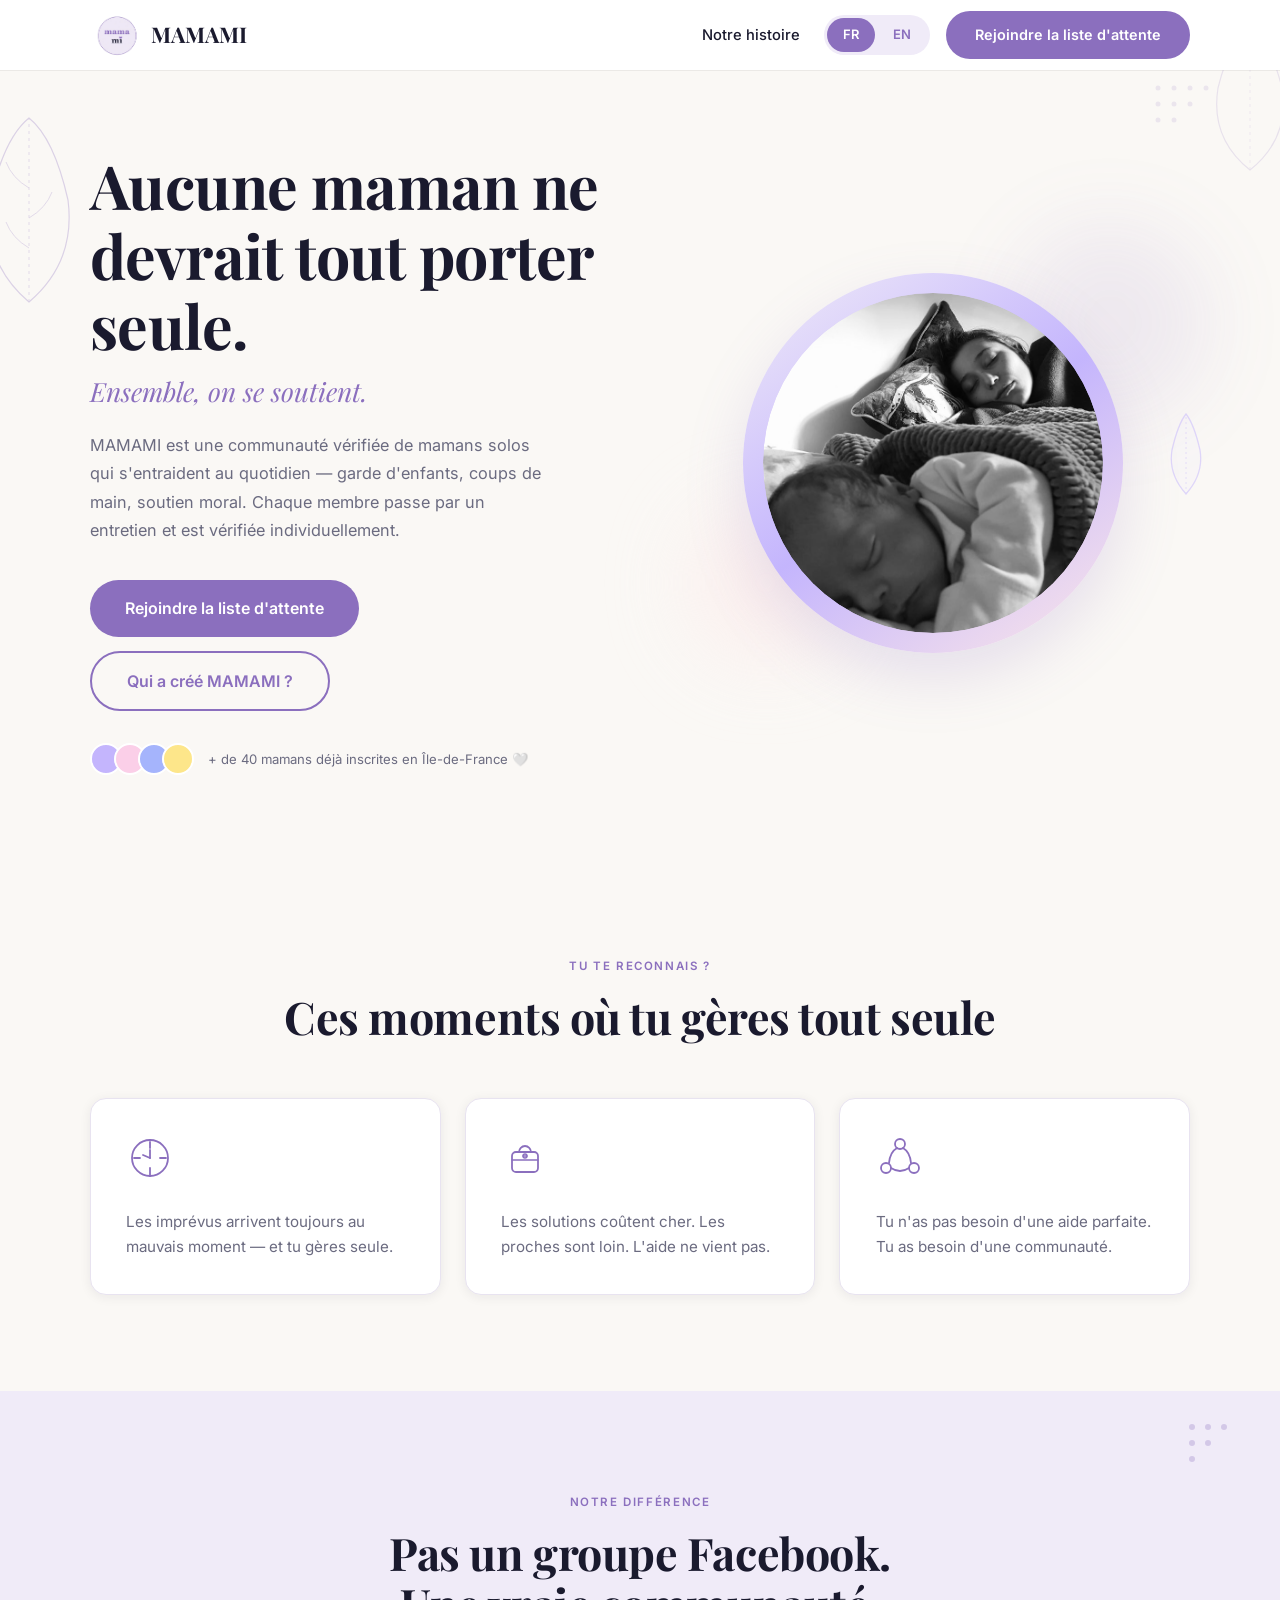
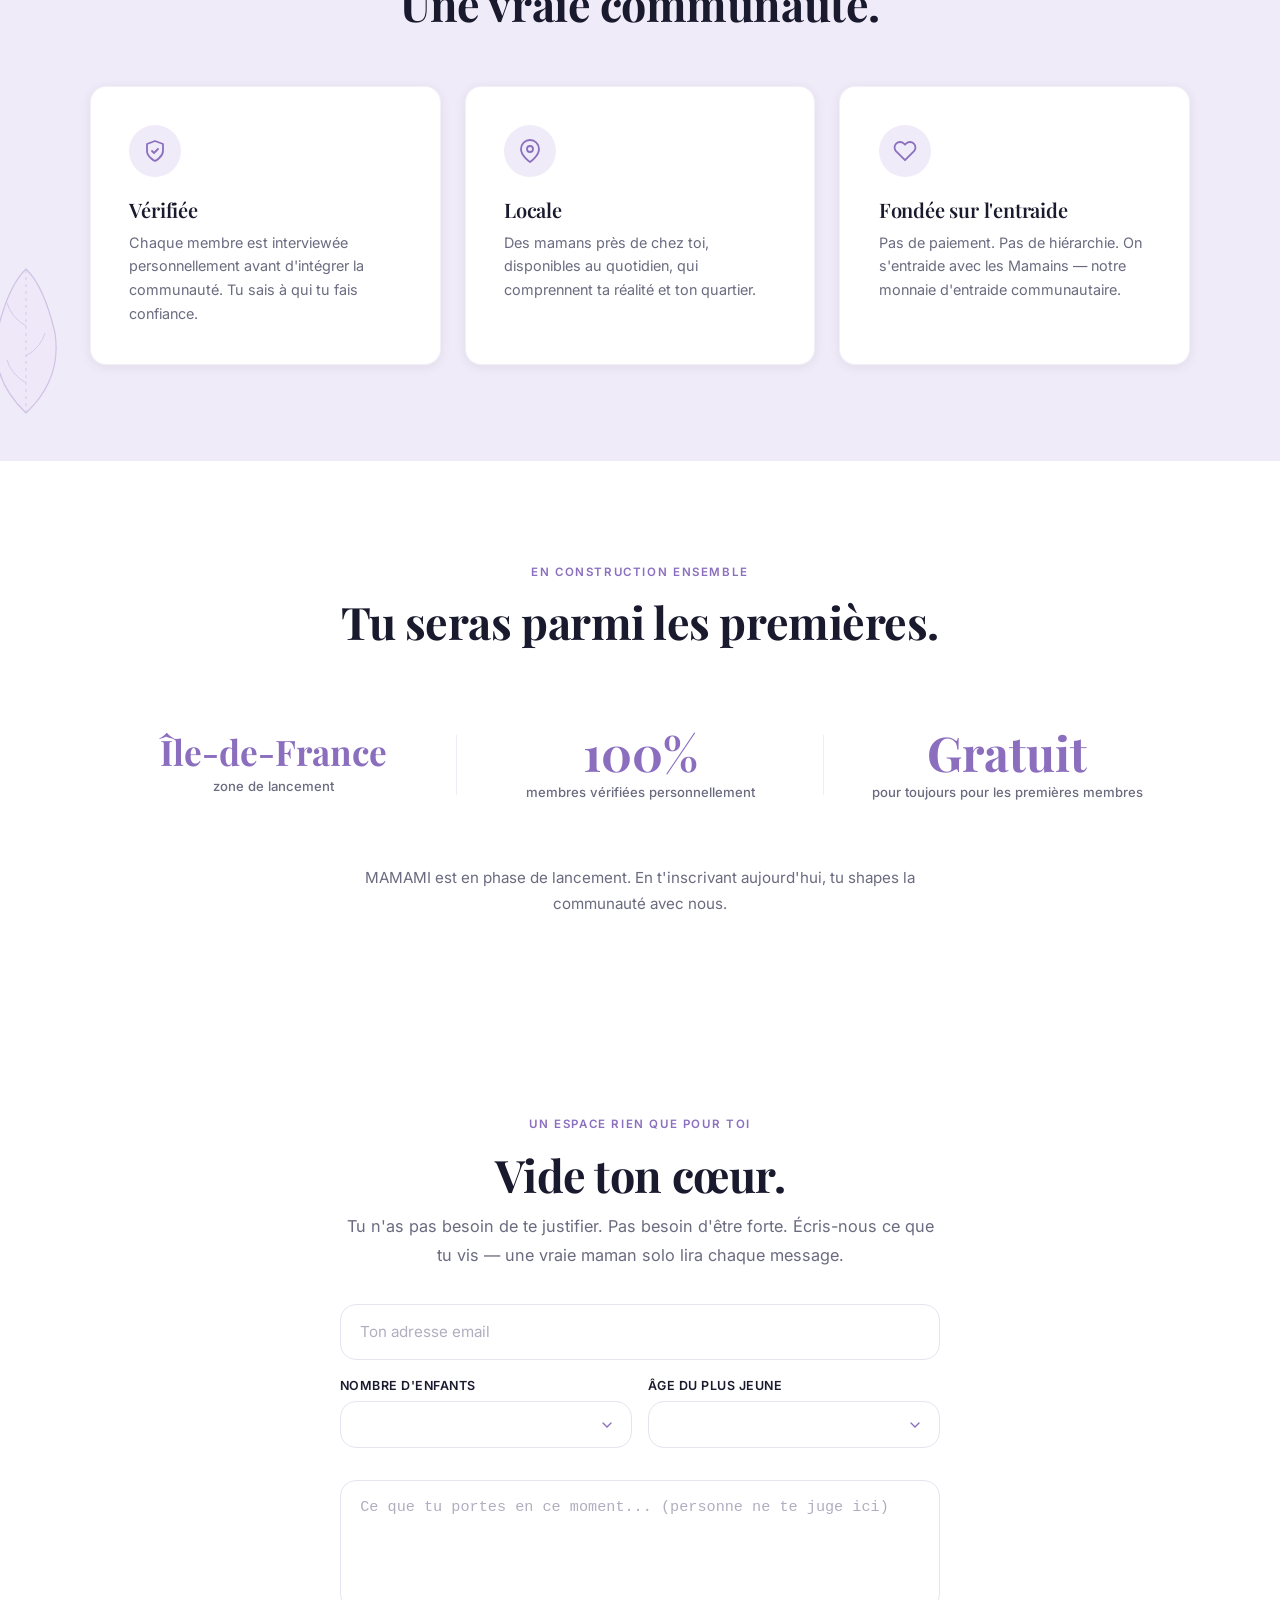
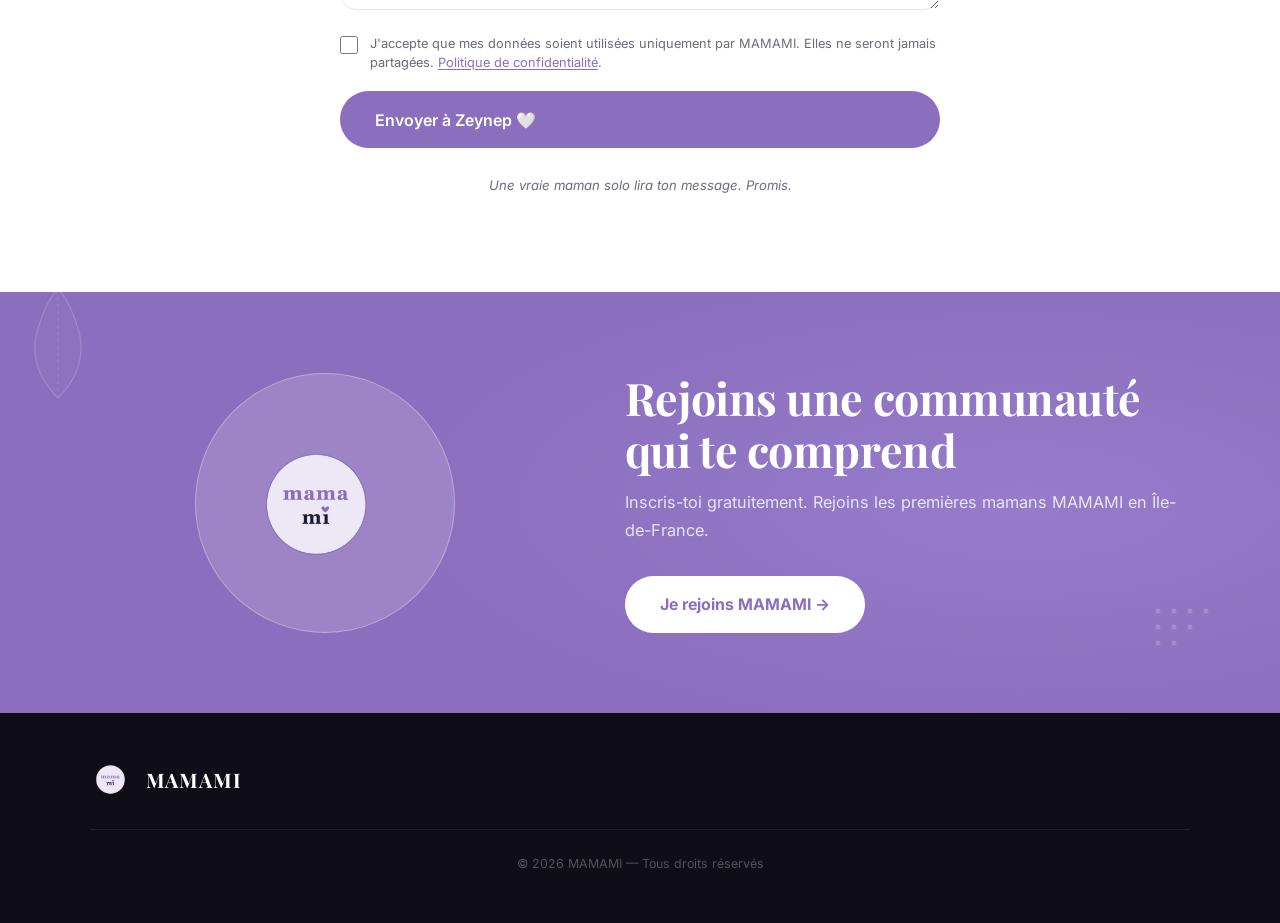
==== commit 25a0dc54: "Add fondatrice page and update hero button" ====
--- a/index.html
+++ b/index.html
@@ -333,12 +333,15 @@
       <img src="assets/logo-mamami.png" alt="MAMAMI logo" style="height:48px;width:auto;object-fit:contain;">
       <span data-i18n="logo">MAMAMI</span>
     </a>
-    <div style="display:flex;align-items:center;gap:1rem;">
+    <div style="display:flex;align-items:center;gap:1.5rem;">
+      <a href="fondatrice.html" style="font-family:var(--f-sans);font-size:.92rem;font-weight:500;color:var(--text);" data-i18n="nav-histoire">Notre histoire</a>
+      <div style="display:flex;align-items:center;gap:1rem;">
       <div style="display:flex;align-items:center;background:#F0EBF8;border-radius:50px;padding:3px;gap:2px;">
         <button id="btn-fr" onclick="setLang('fr')" style="border:none;cursor:pointer;padding:6px 16px;border-radius:50px;font-size:13px;font-weight:600;font-family:Inter,sans-serif;background:#8B6FBE;color:white;transition:all 0.2s;">FR</button>
         <button id="btn-en" onclick="setLang('en')" style="border:none;cursor:pointer;padding:6px 16px;border-radius:50px;font-size:13px;font-weight:600;font-family:Inter,sans-serif;background:transparent;color:#8B6FBE;transition:all 0.2s;">EN</button>
       </div>
       <a href="#vide-ton-coeur" class="btn btn-primary nav__cta-desktop" data-i18n="nav-cta">Rejoindre la liste d'attente</a>
+      </div>
     </div>
     <button class="nav__toggle" id="navToggle" aria-label="Menu" aria-expanded="false">
       <span></span><span></span><span></span>
@@ -372,7 +375,7 @@
       <p class="hero__body reveal d2" data-i18n="hero-body">MAMAMI est une communauté vérifiée de mamans solos qui s'entraident au quotidien — garde d'enfants, coups de main, soutien moral. Chaque membre passe par un entretien et est vérifiée individuellement.</p>
       <div class="hero__actions reveal d3">
         <a href="#vide-ton-coeur" class="btn btn-primary btn-lg" data-i18n="hero-cta">Rejoindre la liste d'attente</a>
-        <a href="#probleme" class="btn btn-ghost btn-lg" data-i18n="hero-more">En savoir plus</a>
+        <a href="fondatrice.html" class="btn btn-ghost btn-lg" data-i18n="hero-more">Qui a créé MAMAMI ?</a>
       </div>
       <div class="hero__proof reveal" style="transition-delay:.32s">
         <div class="hero__avatars">
@@ -647,11 +650,12 @@
   fr: {
     'logo':          'MAMAMI',
     'nav-cta':       "Rejoindre la liste d'attente",
+    'nav-histoire':  'Notre histoire',
     'hero-headline': 'Aucune maman ne devrait tout porter seule.',
     'hero-subline':  'Ensemble, on se soutient.',
     'hero-body':     "MAMAMI est une communauté vérifiée de mamans solos qui s'entraident au quotidien — garde d'enfants, coups de main, soutien moral. Chaque membre passe par un entretien et est vérifiée individuellement.",
     'hero-cta':      "Rejoindre la liste d'attente",
-    'hero-more':     'En savoir plus',
+    'hero-more':     'Qui a créé MAMAMI ?',
     'hero-proof':    '+ de 40 mamans déjà inscrites en Île-de-France 🤍',
     'prob-overline': 'Tu te reconnais ?',
     'prob-title':    'Ces moments où tu gères tout seule',
@@ -697,11 +701,12 @@
   en: {
     'logo':          'MAMAMI',
     'nav-cta':       'Join the waitlist',
+    'nav-histoire':  'Our story',
     'hero-headline': 'No mother should carry everything alone.',
     'hero-subline':  'Together, we lift each other up.',
     'hero-body':     'MAMAMI is a verified community of solo mothers who support each other daily — childcare, helping hands, emotional support. Every member is personally interviewed and verified.',
     'hero-cta':      'Join the waitlist',
-    'hero-more':     'Learn more',
+    'hero-more':     'Who created MAMAMI?',
     'hero-proof':    '+ 40 mothers already registered in Île-de-France 🤍',
     'prob-overline': 'Do you recognise yourself?',
     'prob-title':    'Those moments when you handle everything alone',
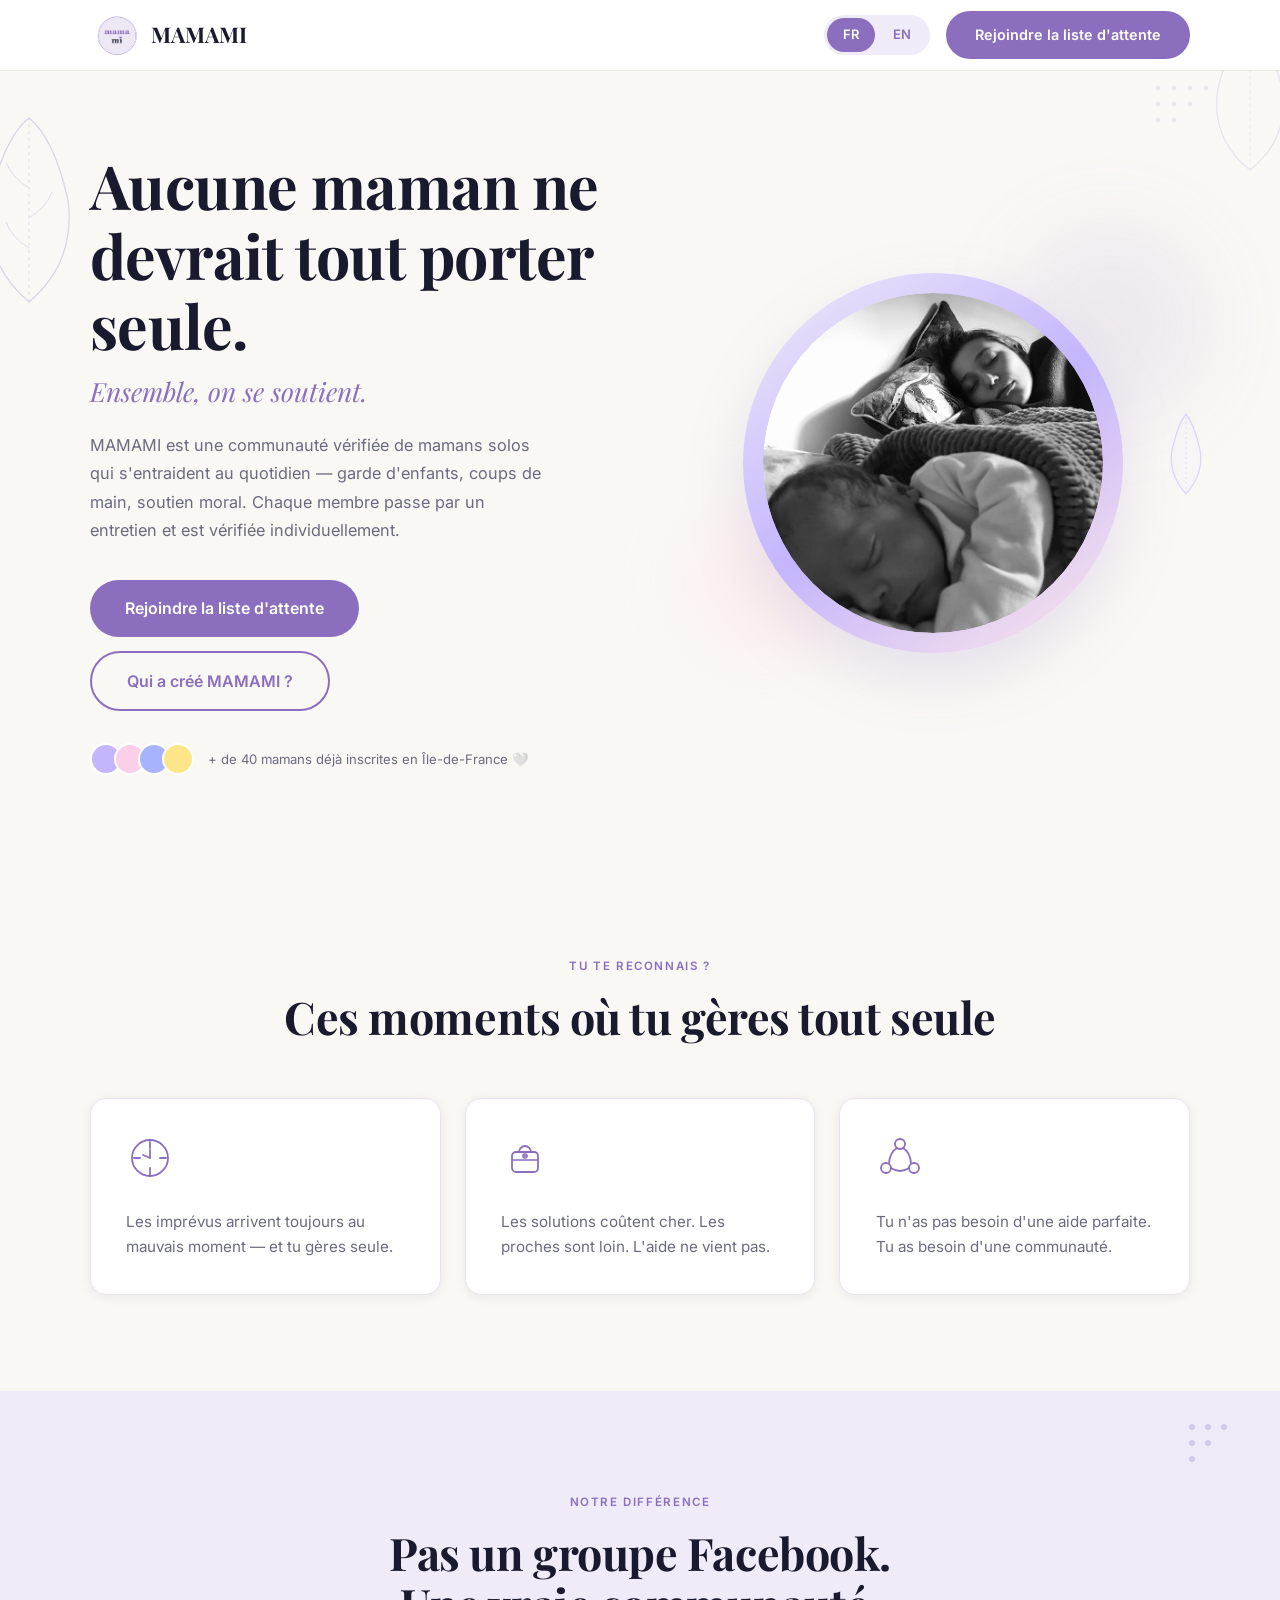
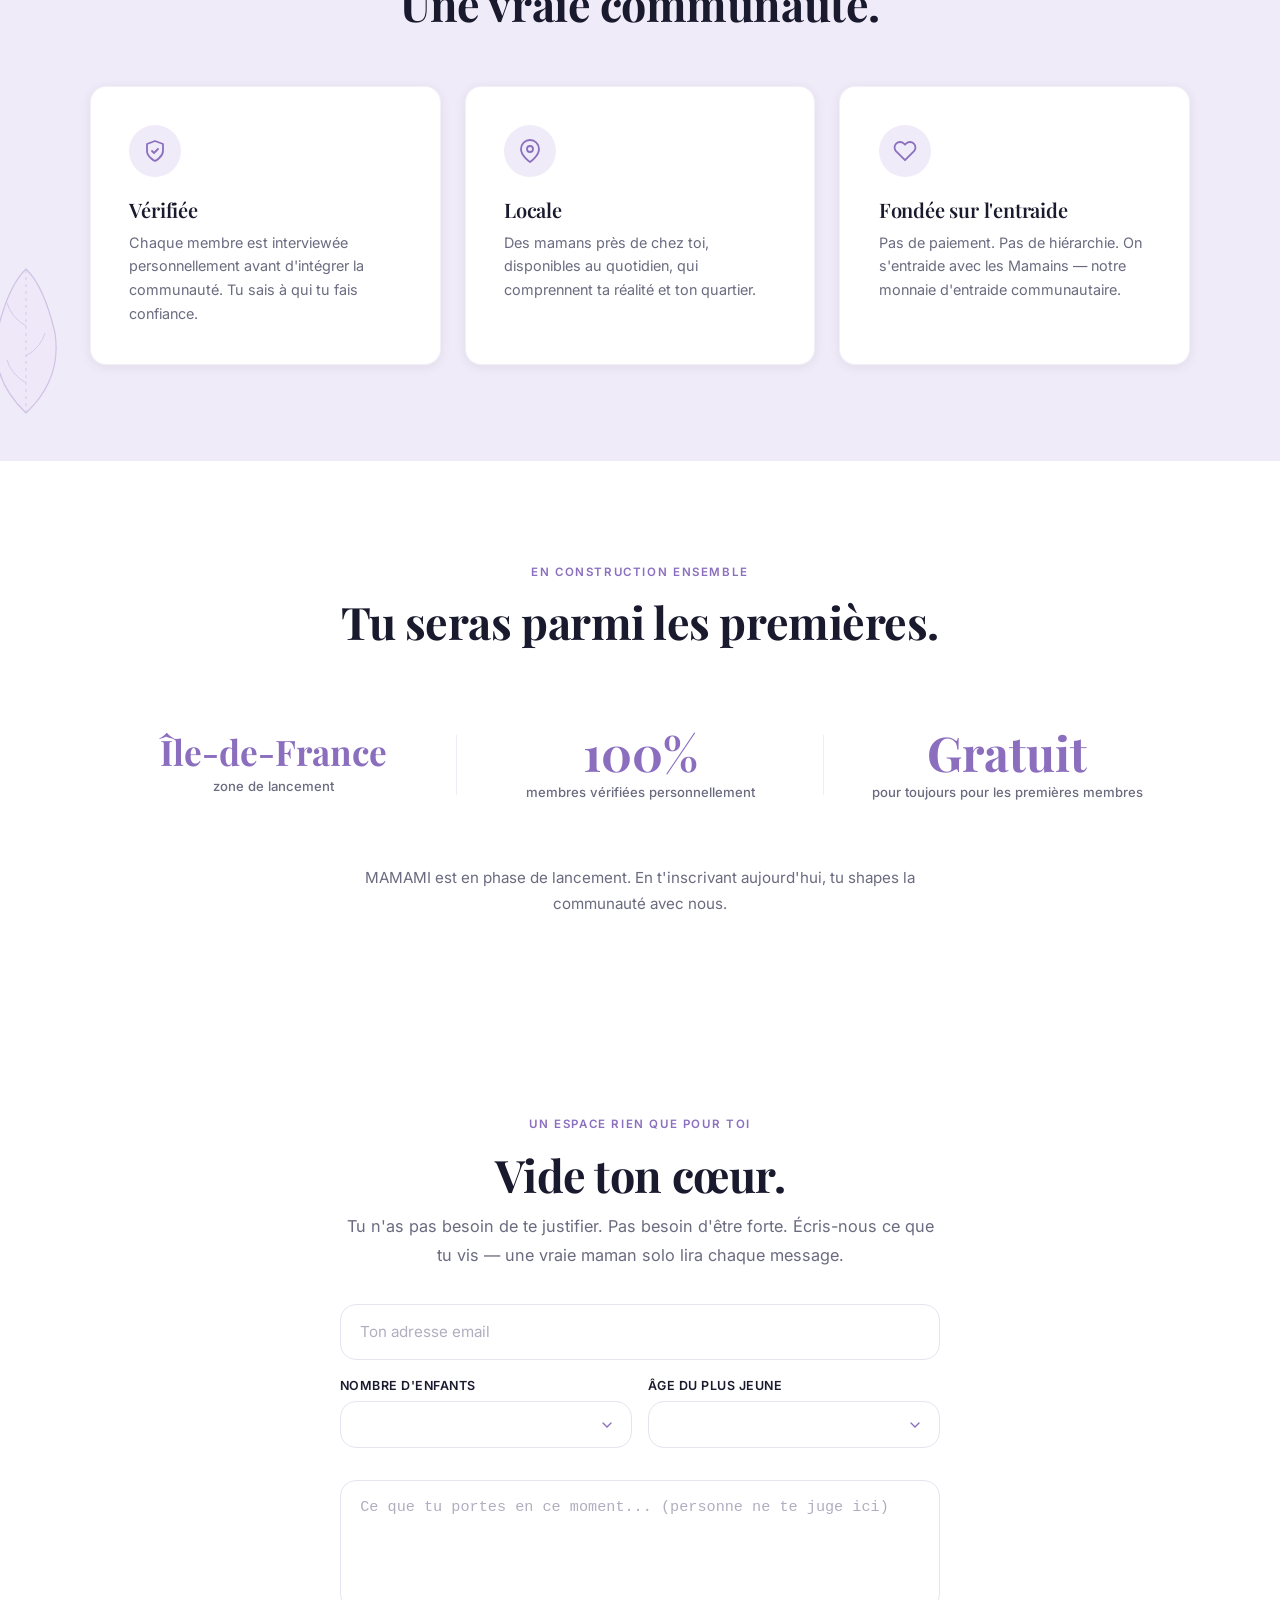
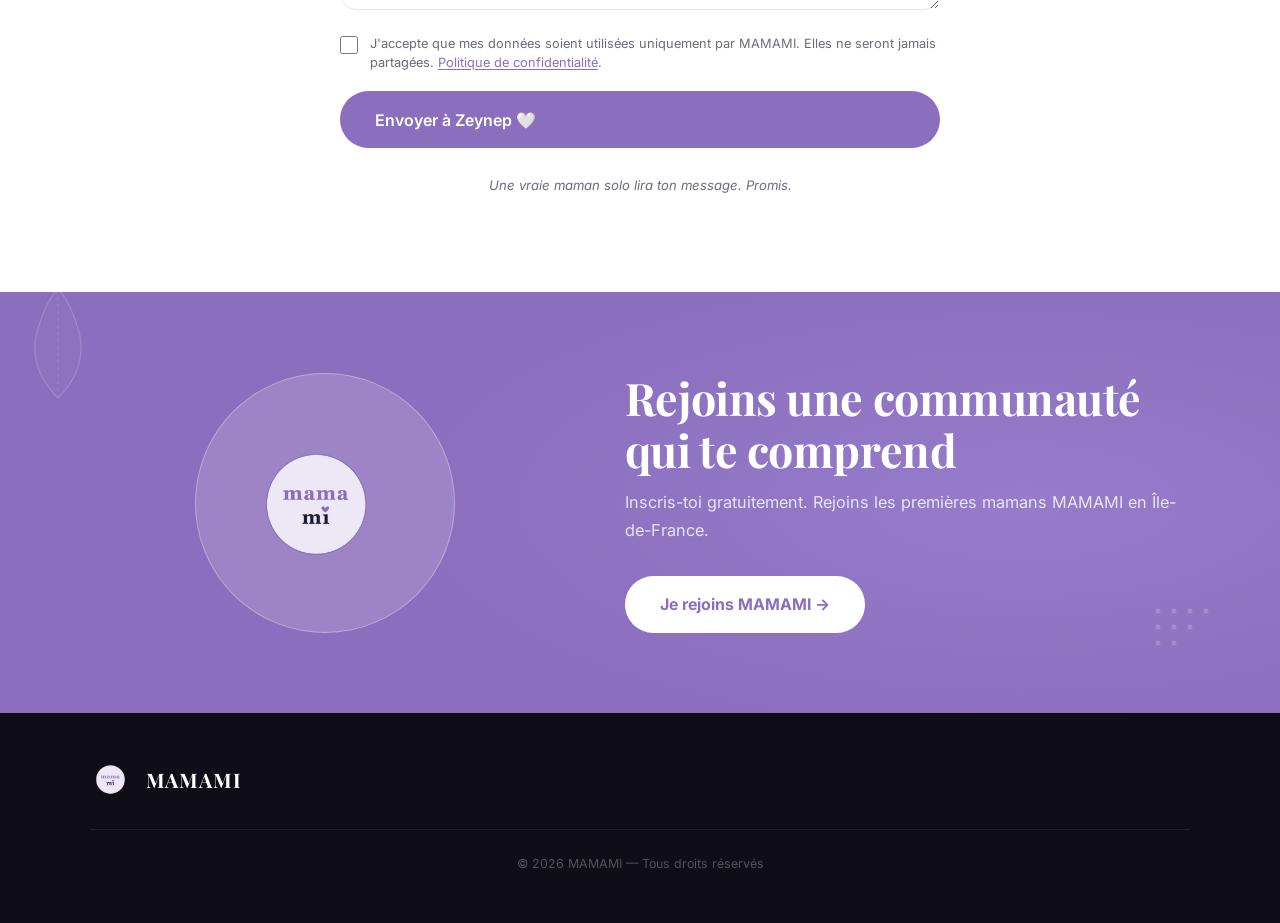
==== commit cc680857: "Remove Notre histoire link" ====
--- a/index.html
+++ b/index.html
@@ -333,15 +333,12 @@
       <img src="assets/logo-mamami.png" alt="MAMAMI logo" style="height:48px;width:auto;object-fit:contain;">
       <span data-i18n="logo">MAMAMI</span>
     </a>
-    <div style="display:flex;align-items:center;gap:1.5rem;">
-      <a href="fondatrice.html" style="font-family:var(--f-sans);font-size:.92rem;font-weight:500;color:var(--text);" data-i18n="nav-histoire">Notre histoire</a>
-      <div style="display:flex;align-items:center;gap:1rem;">
+    <div style="display:flex;align-items:center;gap:1rem;">
       <div style="display:flex;align-items:center;background:#F0EBF8;border-radius:50px;padding:3px;gap:2px;">
         <button id="btn-fr" onclick="setLang('fr')" style="border:none;cursor:pointer;padding:6px 16px;border-radius:50px;font-size:13px;font-weight:600;font-family:Inter,sans-serif;background:#8B6FBE;color:white;transition:all 0.2s;">FR</button>
         <button id="btn-en" onclick="setLang('en')" style="border:none;cursor:pointer;padding:6px 16px;border-radius:50px;font-size:13px;font-weight:600;font-family:Inter,sans-serif;background:transparent;color:#8B6FBE;transition:all 0.2s;">EN</button>
       </div>
       <a href="#vide-ton-coeur" class="btn btn-primary nav__cta-desktop" data-i18n="nav-cta">Rejoindre la liste d'attente</a>
-      </div>
     </div>
     <button class="nav__toggle" id="navToggle" aria-label="Menu" aria-expanded="false">
       <span></span><span></span><span></span>
@@ -650,7 +647,6 @@
   fr: {
     'logo':          'MAMAMI',
     'nav-cta':       "Rejoindre la liste d'attente",
-    'nav-histoire':  'Notre histoire',
     'hero-headline': 'Aucune maman ne devrait tout porter seule.',
     'hero-subline':  'Ensemble, on se soutient.',
     'hero-body':     "MAMAMI est une communauté vérifiée de mamans solos qui s'entraident au quotidien — garde d'enfants, coups de main, soutien moral. Chaque membre passe par un entretien et est vérifiée individuellement.",
@@ -701,7 +697,6 @@
   en: {
     'logo':          'MAMAMI',
     'nav-cta':       'Join the waitlist',
-    'nav-histoire':  'Our story',
     'hero-headline': 'No mother should carry everything alone.',
     'hero-subline':  'Together, we lift each other up.',
     'hero-body':     'MAMAMI is a verified community of solo mothers who support each other daily — childcare, helping hands, emotional support. Every member is personally interviewed and verified.',
